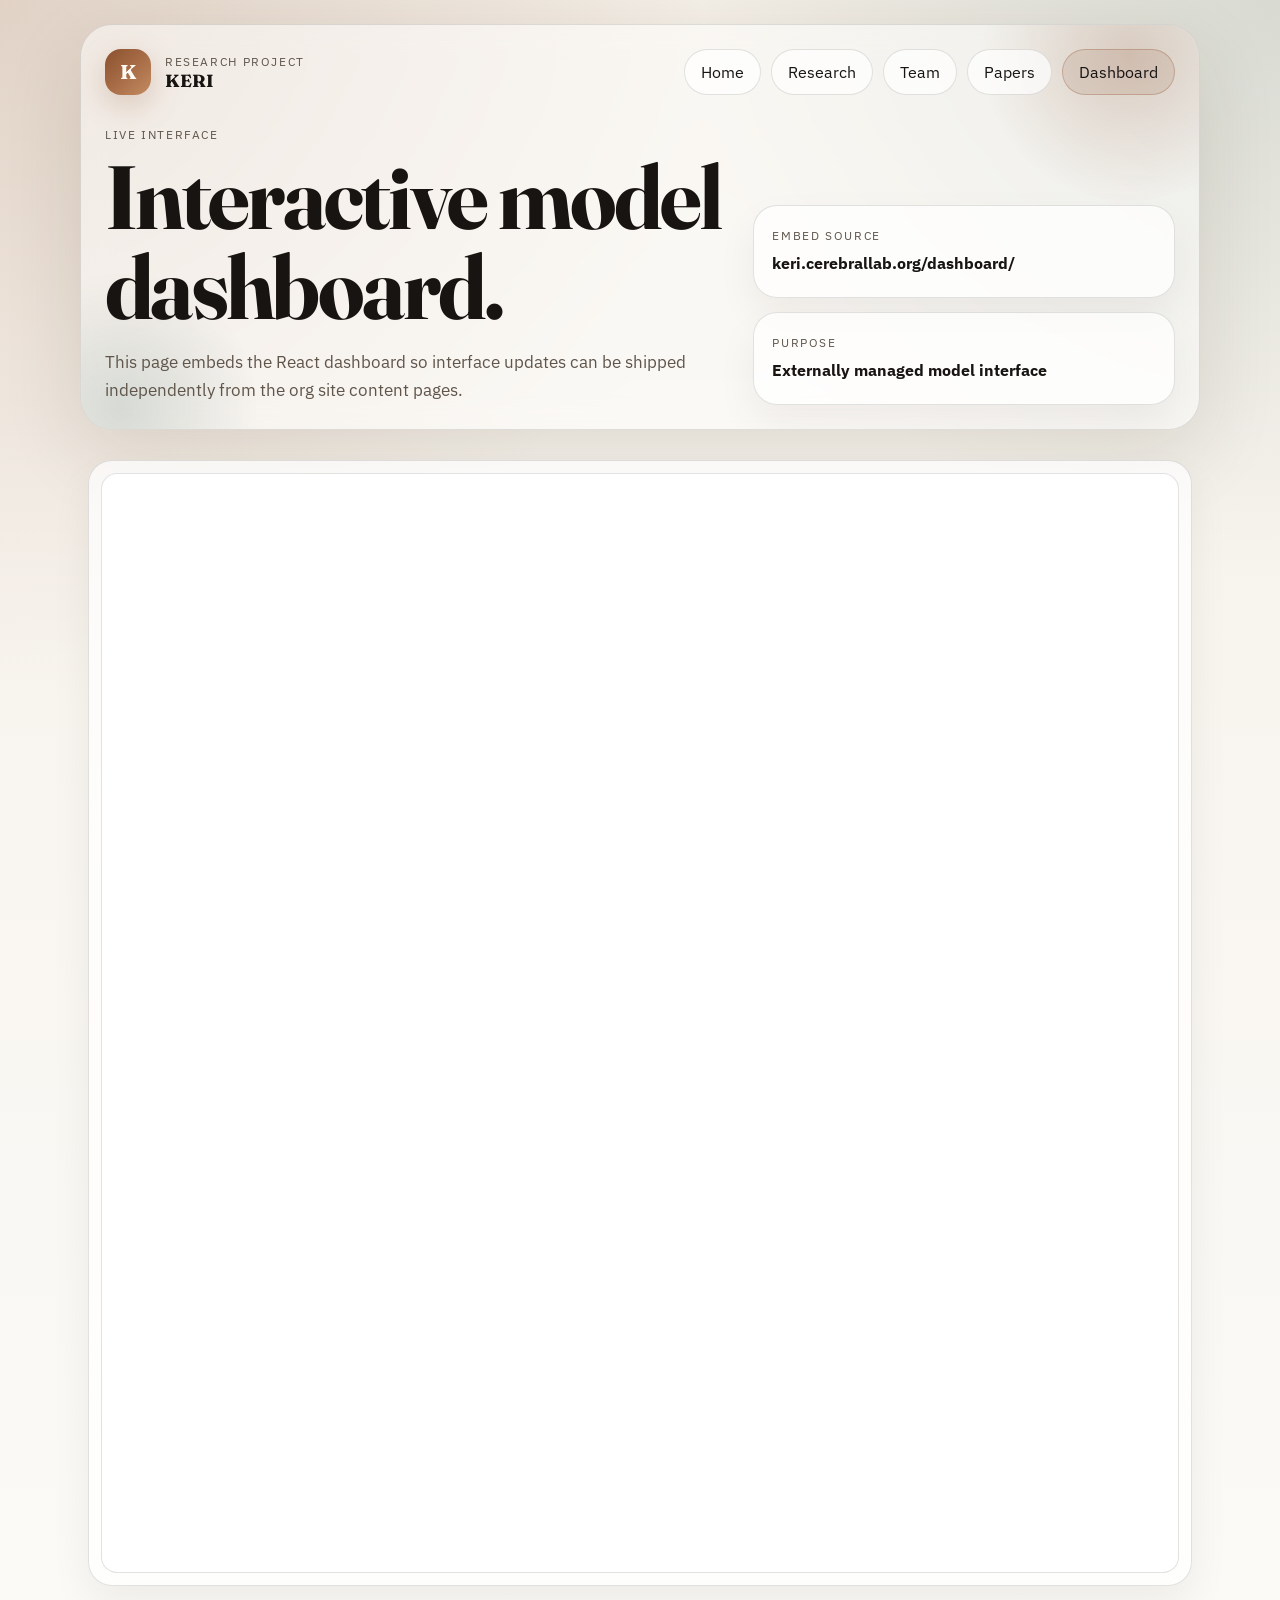
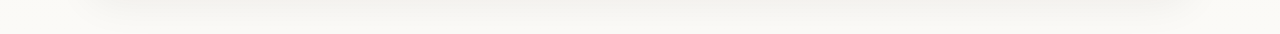
==== dashboard.html @ 0a8396c1 "Add dashboard page and update navigation links across site" ====
<!doctype html>
<html lang="en">

<head>
    <meta charset="utf-8" />
    <meta name="viewport" content="width=device-width, initial-scale=1" />
    <meta name="description"
        content="Embedded KERI dashboard for interactive causal and biomarker analysis, managed independently from the org site." />
    <title>KERI Dashboard</title>
    <link rel="preconnect" href="https://fonts.googleapis.com" />
    <link rel="preconnect" href="https://fonts.gstatic.com" crossorigin />
    <link
        href="https://fonts.googleapis.com/css2?family=IBM+Plex+Sans:wght@400;500;600;700&family=Fraunces:opsz,wght@9..144,600;9..144,700&display=swap"
        rel="stylesheet" />
    <link rel="stylesheet" href="styles.css" />
</head>

<body>
    <div class="page-shell">
        <header class="page-hero hero reveal">
            <nav class="site-nav" aria-label="Primary">
                <div class="brand">
                    <span class="brand-mark">K</span>
                    <div>
                        <p class="brand-kicker">Research project</p>
                        <p class="brand-name">KERI</p>
                    </div>
                </div>
                <div class="nav-links">
                    <a class="nav-pill" href="index.html">Home</a>
                    <a class="nav-pill" href="research.html">Research</a>
                    <a class="nav-pill" href="team.html">Team</a>
                    <a class="nav-pill" href="papers.html">Papers</a>
                    <a class="nav-pill current" href="dashboard.html">Dashboard</a>
                </div>
            </nav>

            <section class="hero-grid hero-grid-slim">
                <div class="hero-copy">
                    <p class="eyebrow">Live interface</p>
                    <h1>Interactive model dashboard.</h1>
                    <p class="lede">
                        This page embeds the React dashboard so interface updates can be shipped independently
                        from the org site content pages.
                    </p>
                </div>

                <aside class="hero-panel">
                    <div class="stat-card">
                        <span class="stat-label">Embed source</span>
                        <strong>keri.cerebrallab.org/dashboard/</strong>
                    </div>
                    <div class="stat-card">
                        <span class="stat-label">Purpose</span>
                        <strong>Externally managed model interface</strong>
                    </div>
                </aside>
            </section>
        </header>

        <main>
            <section class="section reveal">
                <div class="keri-dashboard-block">
                    <iframe class="keri-dashboard-frame" src="https://keri.cerebrallab.org/dashboard/"
                        title="KERI Dashboard" loading="lazy" referrerpolicy="strict-origin-when-cross-origin"></iframe>
                </div>
            </section>
        </main>
    </div>

    <script src="script.js"></script>
</body>

</html>
---- styles.css ----
:root {
    color-scheme: light;
    --bg: #f4efe7;
    --bg-accent: #efe6d6;
    --surface: rgba(255, 255, 255, 0.72);
    --surface-strong: #ffffff;
    --text: #171412;
    --muted: #5f554b;
    --line: rgba(23, 20, 18, 0.12);
    --accent: #8a4f2d;
    --accent-strong: #2f5d50;
    --shadow: 0 24px 80px rgba(47, 29, 12, 0.12);
}

* {
    box-sizing: border-box;
}

html {
    scroll-behavior: smooth;
}

body {
    margin: 0;
    min-height: 100vh;
    font-family: "IBM Plex Sans", "Segoe UI", sans-serif;
    color: var(--text);
    background:
        radial-gradient(circle at top left, rgba(138, 79, 45, 0.18), transparent 34%),
        radial-gradient(circle at top right, rgba(47, 93, 80, 0.14), transparent 28%),
        linear-gradient(180deg, var(--bg) 0%, #f8f5ef 42%, #fbfaf7 100%);
}

.site-nav,
.hero-grid,
.content-grid,
.team-grid,
.paper-list,
.feature-grid {
    display: grid;
    gap: 16px;
}

.site-nav {
    position: relative;
    z-index: 1;
    grid-template-columns: auto 1fr;
    align-items: center;
    justify-content: space-between;
}

.nav-links {
    display: flex;
    flex-wrap: wrap;
    justify-content: flex-end;
    gap: 10px;
}

.page-hero {
    padding-bottom: 28px;
}

a {
    color: inherit;
    text-decoration: none;
}

.page-shell {
    width: min(1120px, calc(100% - 32px));
    margin: 0 auto;
    padding: 24px 0 48px;
}

.hero-home {
    margin-bottom: 8px;
}

.hero {
    position: relative;
    overflow: hidden;
    padding: 24px;
    border: 1px solid var(--line);
    border-radius: 32px;
    background: rgba(255, 255, 255, 0.48);
    backdrop-filter: blur(14px);
    box-shadow: var(--shadow);
}

.hero::before,
.hero::after {
    content: "";
    position: absolute;
    border-radius: 999px;
    pointer-events: none;
}

.hero::before {
    top: -120px;
    right: -80px;
    width: 300px;
    height: 300px;
    background: radial-gradient(circle, rgba(138, 79, 45, 0.22), transparent 70%);
}

.hero::after {
    bottom: -120px;
    left: -100px;
    width: 280px;
    height: 280px;
    background: radial-gradient(circle, rgba(47, 93, 80, 0.16), transparent 70%);
}

.brand {
    display: flex;
    align-items: center;
    gap: 14px;
}

.brand-mark {
    display: grid;
    place-items: center;
    width: 46px;
    height: 46px;
    border-radius: 16px;
    background: linear-gradient(135deg, var(--accent), #c48a60);
    color: #fff9f3;
    font: 700 1.25rem/1 "Fraunces", Georgia, serif;
    box-shadow: 0 10px 30px rgba(138, 79, 45, 0.24);
}

.brand-kicker,
.eyebrow,
.stat-label,
.role {
    margin: 0;
    text-transform: uppercase;
    letter-spacing: 0.14em;
    font-size: 0.72rem;
    color: var(--muted);
}

.brand-name {
    margin: 2px 0 0;
    font: 700 1.1rem/1.1 "Fraunces", Georgia, serif;
}

.nav-pill {
    padding: 12px 16px;
    border: 1px solid var(--line);
    border-radius: 999px;
    background: rgba(255, 255, 255, 0.7);
}

.nav-pill.current {
    background: rgba(138, 79, 45, 0.12);
    border-color: rgba(138, 79, 45, 0.3);
}

.hero-grid {
    position: relative;
    z-index: 1;
    grid-template-columns: 1.7fr 1fr;
    align-items: end;
    padding-top: 48px;
}

.hero-grid-home {
    grid-template-columns: 1.9fr 1fr;
}

.hero-grid-slim {
    grid-template-columns: 1.5fr 1fr;
    padding-top: 32px;
}

.hero-copy h1,
.section-heading h2,
.callout h2 {
    margin: 10px 0 0;
    font-family: "Fraunces", Georgia, serif;
    line-height: 1;
    letter-spacing: -0.03em;
}

.hero-copy h1 {
    max-width: 11ch;
    font-size: clamp(3rem, 7vw, 5.8rem);
}

.lede,
.card p,
.person-card p,
.paper-card p,
.callout p,
.stat-card strong {
    color: var(--muted);
    line-height: 1.65;
    font-size: 1rem;
}

.lede {
    max-width: 62ch;
    margin: 18px 0 0;
    font-size: 1.06rem;
}

.hero-actions {
    display: flex;
    flex-wrap: wrap;
    gap: 12px;
    margin-top: 28px;
}

.button {
    display: inline-flex;
    align-items: center;
    justify-content: center;
    min-height: 48px;
    padding: 0 18px;
    border-radius: 999px;
    border: 1px solid var(--line);
    transition: transform 180ms ease, box-shadow 180ms ease, background 180ms ease;
}

.button:hover,
.nav-pill:hover {
    transform: translateY(-1px);
}

.button-primary {
    color: #fff8f2;
    background: linear-gradient(135deg, var(--accent), #b86b3d);
    box-shadow: 0 14px 30px rgba(138, 79, 45, 0.24);
}

.button-secondary {
    background: rgba(255, 255, 255, 0.76);
}

.hero-panel {
    display: grid;
    gap: 14px;
}

.stat-card,
.card,
.person-card,
.paper-card,
.callout {
    border: 1px solid var(--line);
    border-radius: 24px;
    background: var(--surface);
    box-shadow: 0 18px 40px rgba(33, 23, 14, 0.06);
}

.stat-card {
    padding: 18px 18px 20px;
}

.stat-card strong {
    display: block;
    margin-top: 6px;
    font-size: 1.02rem;
    color: var(--text);
}

.section {
    padding: 30px 8px 0;
}

.section-heading {
    margin-bottom: 18px;
}

.section-heading h2 {
    font-size: clamp(2rem, 4vw, 3rem);
}

.content-grid {
    grid-template-columns: repeat(3, minmax(0, 1fr));
}

.team-grid {
    /* grid-template-columns: repeat(auto-fit, minmax(220px, 1fr)); */
}

.paper-list {
    grid-template-columns: repeat(2, minmax(0, 1fr));
}

.feature-grid {
    grid-template-columns: repeat(3, minmax(0, 1fr));
}

.card,
.person-card,
.paper-card,
.callout {
    padding: 20px;
}

.card h3,
.person-card h3,
.paper-card h3 {
    margin: 0 0 10px;
    font-size: 1.15rem;
}

.card p,
.person-card p,
.paper-card p {
    margin-bottom: 0;
}

.card-link {
    transition: transform 180ms ease, box-shadow 180ms ease;
}

.card-link:hover {
    transform: translateY(-2px);
    box-shadow: 0 22px 48px rgba(33, 23, 14, 0.1);
}

.feature-card {
    padding: 20px;
    border: 1px solid var(--line);
    border-radius: 24px;
    background: rgba(255, 255, 255, 0.64);
    box-shadow: 0 18px 40px rgba(33, 23, 14, 0.06);
}

.feature-card h3 {
    margin: 0 0 8px;
    font-size: 1.1rem;
}

.feature-card p {
    margin-bottom: 0;
}

.portrait-card {
    display: grid;
    grid-template-columns: 108px 1fr;
    gap: 16px;
    align-items: center;
}

.portrait {
    width: 108px;
    height: 108px;
    object-fit: cover;
    border-radius: 22px;
    border: 1px solid var(--line);
    background: var(--surface-strong);
}

.paper-card {
    display: grid;
    gap: 14px;
}

.paper-link {
    display: inline-flex;
    width: fit-content;
    align-items: center;
    justify-content: center;
    padding: 10px 14px;
    border-radius: 999px;
    border: 1px solid rgba(138, 79, 45, 0.24);
    background: rgba(138, 79, 45, 0.08);
    color: var(--text);
}

.person-card.accent {
    background: linear-gradient(180deg, rgba(47, 93, 80, 0.11), rgba(255, 255, 255, 0.78));
}

.callout {
    display: flex;
    align-items: center;
    justify-content: space-between;
    gap: 24px;
    background: linear-gradient(135deg, rgba(138, 79, 45, 0.12), rgba(47, 93, 80, 0.08));
}

.callout h2 {
    max-width: 16ch;
    font-size: clamp(2rem, 4vw, 3.2rem);
}

.keri-dashboard-block {
    border: 1px solid var(--line);
    border-radius: 24px;
    padding: 12px;
    background: var(--surface);
    box-shadow: 0 18px 40px rgba(33, 23, 14, 0.06);
}

.keri-dashboard-frame {
    display: block;
    width: 100%;
    min-height: 1100px;
    border: 1px solid rgba(23, 20, 18, 0.12);
    border-radius: 16px;
    background: #ffffff;
}

.reveal {
    opacity: 0;
    transform: translateY(16px);
    transition: opacity 700ms ease, transform 700ms ease;
}

.reveal.is-visible {
    opacity: 1;
    transform: translateY(0);
}

@media (max-width: 980px) {

    .hero-grid,
    .content-grid,
    .team-grid,
    .paper-list,
    .feature-grid,
    .callout {
        grid-template-columns: 1fr;
    }

    .callout {
        display: grid;
    }
}

@media (max-width: 720px) {
    .page-shell {
        width: min(100% - 20px, 1120px);
        padding-top: 10px;
    }

    .hero {
        padding: 18px;
        border-radius: 24px;
    }

    .site-nav {
        grid-template-columns: 1fr;
        justify-items: start;
    }

    .nav-links {
        justify-content: flex-start;
    }

    .hero-grid {
        padding-top: 32px;
    }

    .hero-copy h1 {
        max-width: none;
        font-size: clamp(2.5rem, 12vw, 4rem);
    }

    .button {
        width: 100%;
    }

    .portrait-card {
        grid-template-columns: 1fr;
    }

    .portrait {
        width: 100%;
        height: 240px;
    }

    .keri-dashboard-frame {
        min-height: 1240px;
    }
}
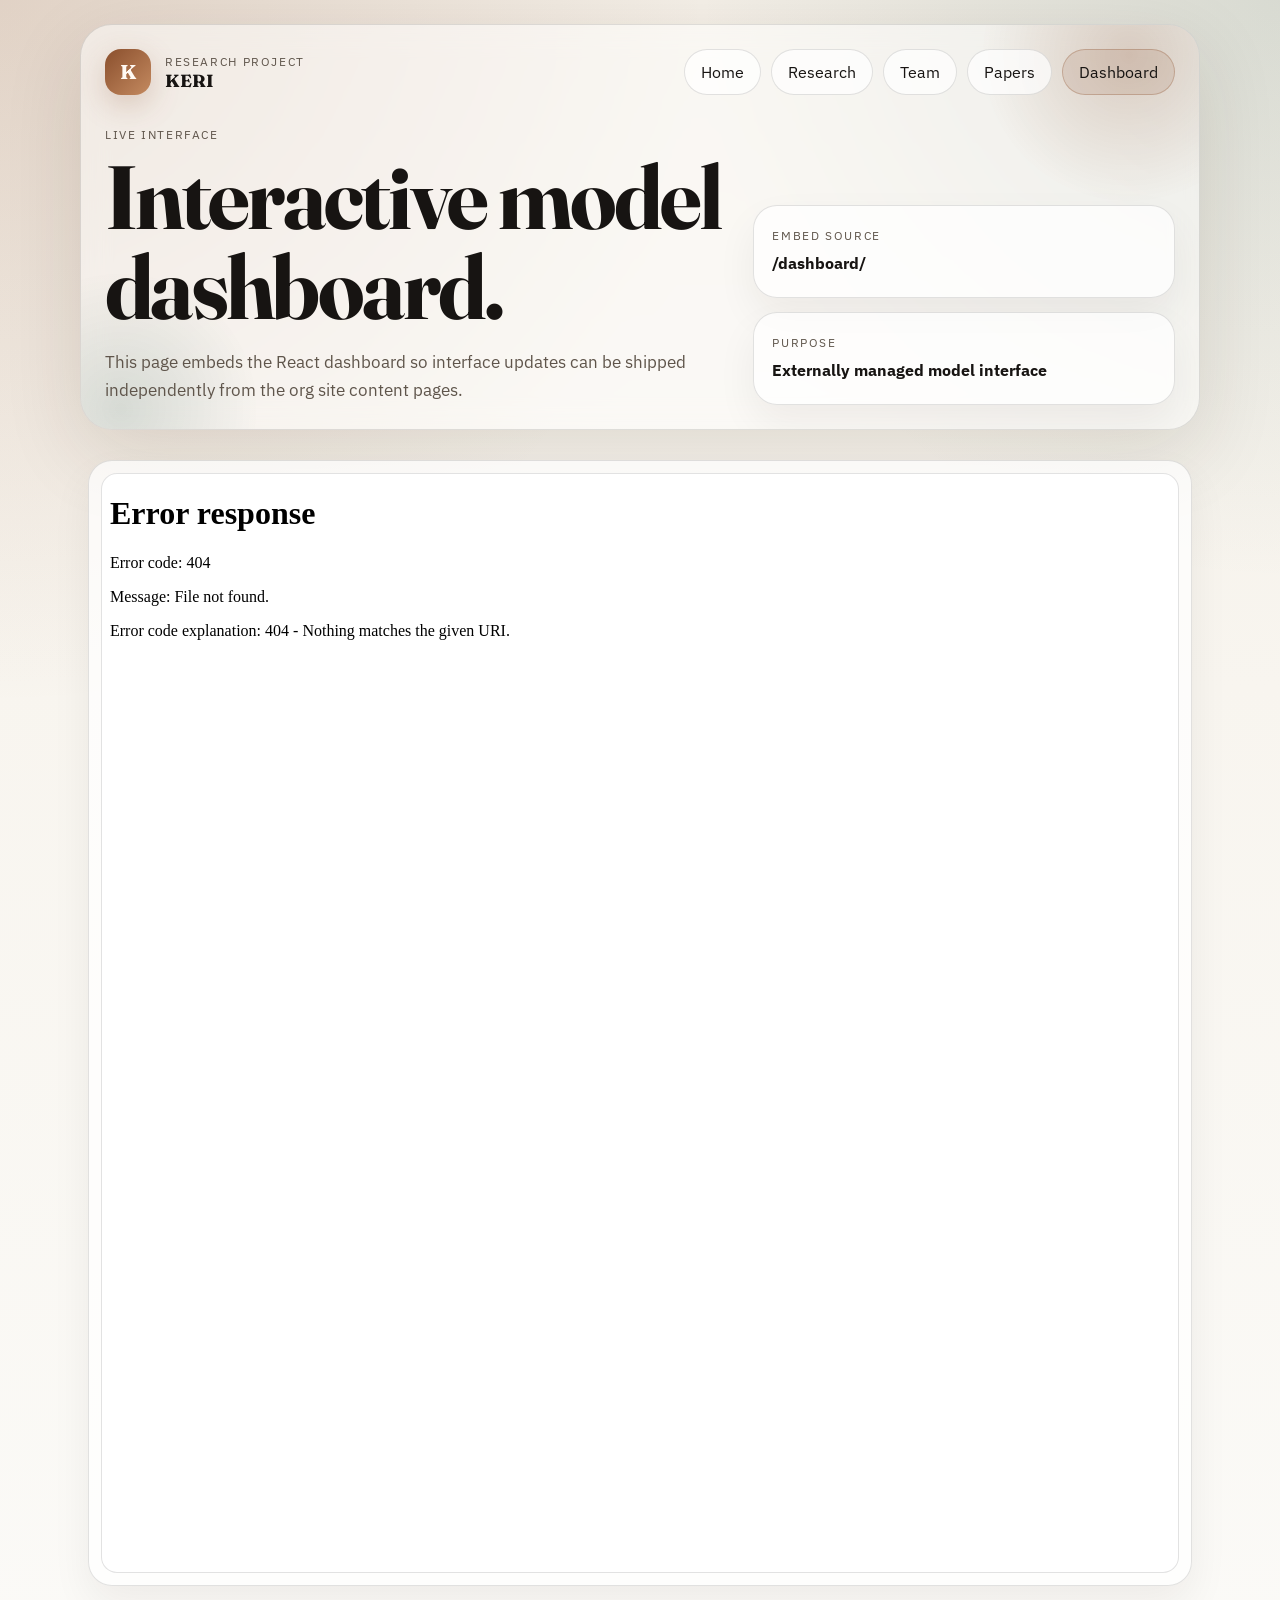
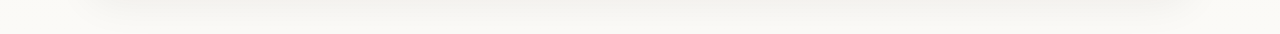
==== commit 88b0d126: "Update embedded dashboard build" ====
--- a/dashboard.html
+++ b/dashboard.html
@@ -48,7 +48,7 @@
                 <aside class="hero-panel">
                     <div class="stat-card">
                         <span class="stat-label">Embed source</span>
-                        <strong>keri.cerebrallab.org/dashboard/</strong>
+                        <strong>/dashboard/</strong>
                     </div>
                     <div class="stat-card">
                         <span class="stat-label">Purpose</span>
@@ -61,8 +61,8 @@
         <main>
             <section class="section reveal">
                 <div class="keri-dashboard-block">
-                    <iframe class="keri-dashboard-frame" src="https://keri.cerebrallab.org/dashboard/"
-                        title="KERI Dashboard" loading="lazy" referrerpolicy="strict-origin-when-cross-origin"></iframe>
+                    <iframe class="keri-dashboard-frame" src="/dashboard/" title="KERI Dashboard" loading="lazy"
+                        referrerpolicy="strict-origin-when-cross-origin"></iframe>
                 </div>
             </section>
         </main>
